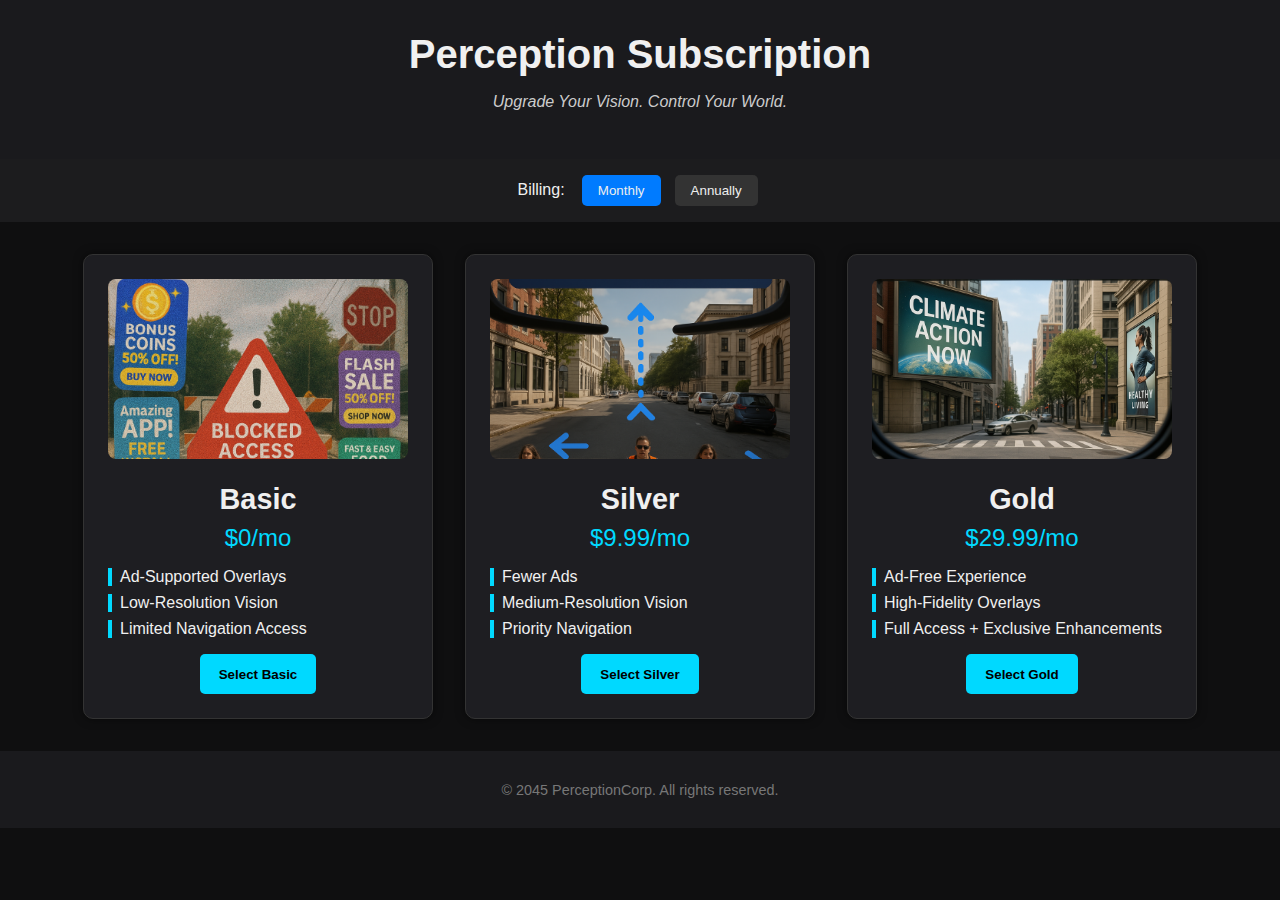
==== index.html @ ae89a91b "Update index.html" ====
<!DOCTYPE html>
<html lang="en">
<head>
  <meta charset="UTF-8" />
  <meta name="viewport" content="width=device-width, initial-scale=1.0"/>
  <title>Perception Subscription</title>
  <link rel="stylesheet" href="styles.css"/>
</head>
<body>
  <header>
    <h1>Perception Subscription</h1>
    <p>Upgrade Your Vision. Control Your World.</p>
  </header>

  <section class="toggle-section">
    <span class="billing-label">Billing:</span>
    <button class="billing-btn active">Monthly</button>
    <button class="billing-btn">Annually</button>
  </section>

  <section class="tiers">
    <!-- Basic Tier -->
    <div class="card basic">
      <div class="tier-img-container">
        <img src="lowtier.png" alt="Basic Tier" class="tier-img" />
      </div>
      <h2>Basic</h2>
      <p class="price">$0/mo</p>
      <ul>
        <li>Ad-Supported Overlays</li>
        <li>Low-Resolution Vision</li>
        <li>Limited Navigation Access</li>
      </ul>
      <button class="select-btn">Select Basic</button>
    </div>

    <!-- Silver Tier -->
    <div class="card silver">
      <div class="tier-img-container">
        <img src="midtier.png" alt="Silver Tier" class="tier-img" />
      </div>
      <h2>Silver</h2>
      <p class="price">$9.99/mo</p>
      <ul>
        <li>Fewer Ads</li>
        <li>Medium-Resolution Vision</li>
        <li>Priority Navigation</li>
      </ul>
      <button class="select-btn">Select Silver</button>
    </div>

    <!-- Gold Tier -->
    <div class="card gold">
      <div class="tier-img-container">
        <img src="hightier.png" alt="Gold Tier" class="tier-img" />
      </div>
      <h2>Gold</h2>
      <p class="price">$29.99/mo</p>
      <ul>
        <li>Ad-Free Experience</li>
        <li>High-Fidelity Overlays</li>
        <li>Full Access + Exclusive Enhancements</li>
      </ul>
      <button class="select-btn">Select Gold</button>
    </div>
  </section>

  <footer>
    <p>&copy; 2045 PerceptionCorp. All rights reserved.</p>
  </footer>
</body>
</html>
---- styles.css ----
body {
  font-family: 'Segoe UI', sans-serif;
  background: #0f0f10;
  color: #f0f0f0;
  margin: 0;
  padding: 0;
}

header {
  text-align: center;
  padding: 2rem 1rem;
  background: #1a1a1d;
}

header h1 {
  margin: 0;
  font-size: 2.5rem;
}

header p {
  color: #ccc;
  font-style: italic;
}

.toggle-section {
  text-align: center;
  padding: 1rem;
  background: #1c1c1e;
}

.billing-label {
  margin-right: 0.5rem;
}

.billing-btn {
  padding: 0.5rem 1rem;
  margin: 0 0.3rem;
  border: none;
  background: #333;
  color: #eee;
  cursor: pointer;
  border-radius: 5px;
  transition: background 0.3s;
}

.billing-btn.active {
  background: #007bff;
}

.tiers {
  display: flex;
  justify-content: center;
  flex-wrap: wrap;
  padding: 2rem 1rem;
  gap: 2rem;
}

.card {
  background: #1e1e22;
  border: 1px solid #333;
  border-radius: 10px;
  padding: 1.5rem;
  width: 300px;
  box-shadow: 0 0 10px rgba(0,0,0,0.5);
  text-align: center;
  overflow: hidden;
  transition: transform 0.3s, box-shadow 0.3s;
}

.card:hover {
  transform: translateY(-5px);
  box-shadow: 0 0 15px rgba(0, 217, 255, 0.4);
}

.card h2 {
  font-size: 1.8rem;
  margin-bottom: 0.5rem;
}

.price {
  font-size: 1.5rem;
  margin: 0.5rem 0 1rem;
  color: #00d9ff;
}

.card ul {
  list-style: none;
  padding: 0;
  text-align: left;
  margin: 1rem 0;
}

.card ul li {
  margin: 0.5rem 0;
  border-left: 4px solid #00d9ff;
  padding-left: 0.5rem;
}

.tier-img-container {
  width: 100%;
  height: 180px;
  overflow: hidden;
  border-radius: 8px;
  margin-bottom: 1rem;
}

.tier-img {
  width: 100%;
  height: 100%;
  object-fit: cover;
}

.select-btn {
  background: #00d9ff;
  color: #000;
  border: none;
  padding: 0.8rem 1.2rem;
  font-weight: bold;
  border-radius: 5px;
  cursor: pointer;
  transition: background 0.3s;
}

.select-btn:hover {
  background: #00b8cc;
}

footer {
  text-align: center;
  padding: 1rem;
  background: #1a1a1d;
  font-size: 0.9rem;
  color: #777;
}

.card {
  position: relative;
  background: #1e1e22;
  border: 1px solid #333;
  border-radius: 10px;
  padding: 1.5rem;
  width: 300px;
  box-shadow: 0 0 10px rgba(0,0,0,0.5);
  text-align: center;
  overflow: hidden;
  transition: transform 0.3s ease, box-shadow 0.3s ease;
}

.card::before,
.card::after {
  content: '';
  position: absolute;
  top: 0;
  left: 0;
  width: 100%;
  height: 100%;
  background: repeating-linear-gradient(
    0deg,
    rgba(0, 217, 255, 0.15),
    rgba(0, 217, 255, 0.15) 1px,
    transparent 1px,
    transparent 3px
  );
  opacity: 0;
  pointer-events: none;
  transition: opacity 0.2s ease;
  z-index: 1;
}

.card:hover::before {
  opacity: 1;
  animation: glitch-lines 0.3s infinite linear;
}

.card:hover {
  transform: translateY(-4px) scale(1.01);
  box-shadow: 0 0 18px rgba(0, 217, 255, 0.5);
  z-index: 2;
}

@keyframes glitch-lines {
  0% {
    transform: translateY(0px);
  }
  25% {
    transform: translateY(-1px);
  }
  50% {
    transform: translateY(1px);
  }
  75% {
    transform: translateY(-0.5px);
  }
  100% {
    transform: translateY(0px);
  }
}
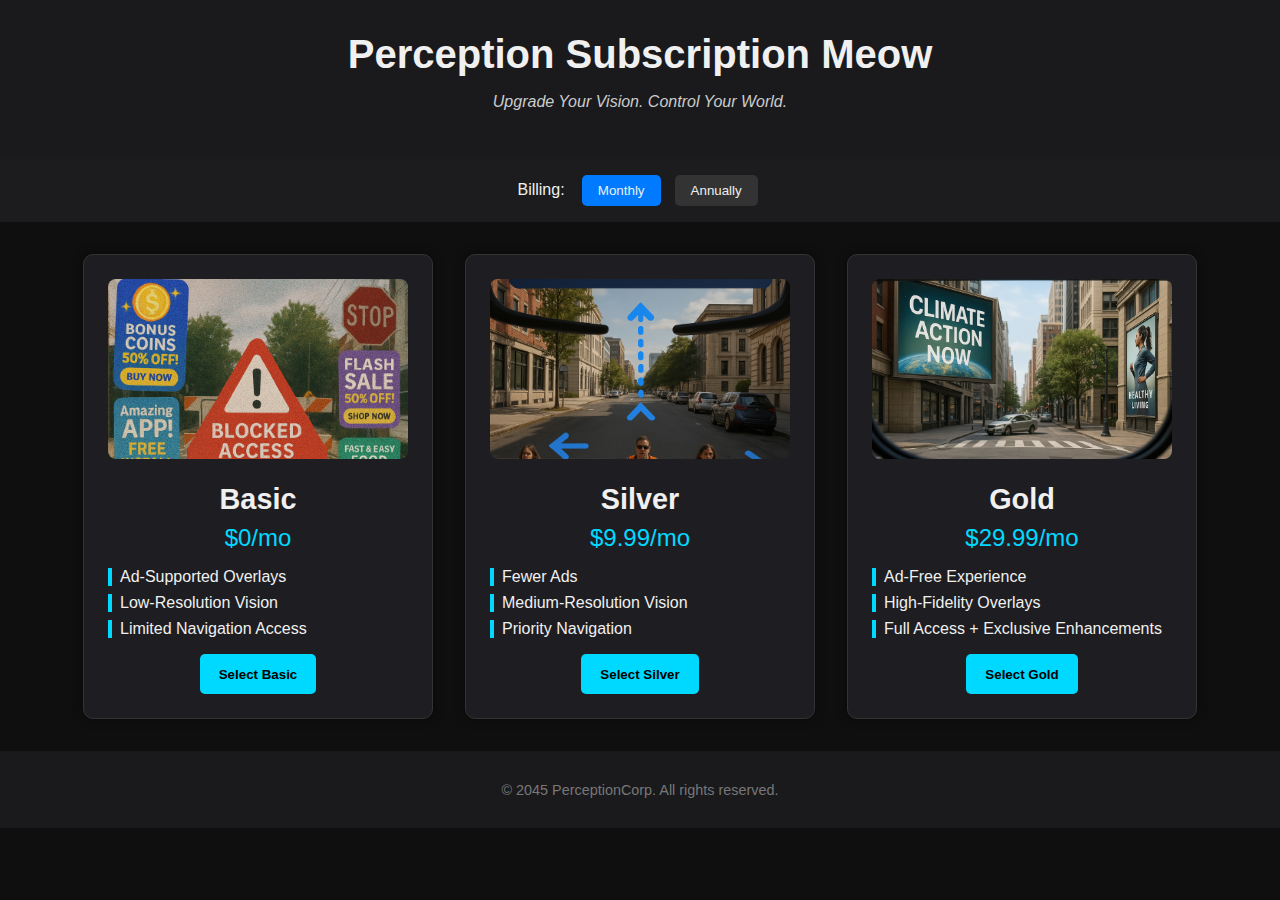
==== commit 59050a2b: "Update index.html" ====
--- a/index.html
+++ b/index.html
@@ -8,7 +8,7 @@
 </head>
 <body>
   <header>
-    <h1>Perception Subscription</h1>
+    <h1>Perception Subscription Meow</h1>
     <p>Upgrade Your Vision. Control Your World.</p>
   </header>
 
--- a/styles.css
+++ b/styles.css
@@ -56,6 +56,7 @@
 }
 
 .card {
+  position: relative;
   background: #1e1e22;
   border: 1px solid #333;
   border-radius: 10px;
@@ -64,8 +65,10 @@
   box-shadow: 0 0 10px rgba(0,0,0,0.5);
   text-align: center;
   overflow: hidden;
-  transition: transform 0.3s, box-shadow 0.3s;
+  transition: transform 0.3s ease, box-shadow 0.3s ease;
+  z-index: 1;
 }
+
 
 .card:hover {
   transform: translateY(-5px);
@@ -133,19 +136,6 @@
   color: #777;
 }
 
-.card {
-  position: relative;
-  background: #1e1e22;
-  border: 1px solid #333;
-  border-radius: 10px;
-  padding: 1.5rem;
-  width: 300px;
-  box-shadow: 0 0 10px rgba(0,0,0,0.5);
-  text-align: center;
-  overflow: hidden;
-  transition: transform 0.3s ease, box-shadow 0.3s ease;
-}
-
 .card::before,
 .card::after {
   content: '';
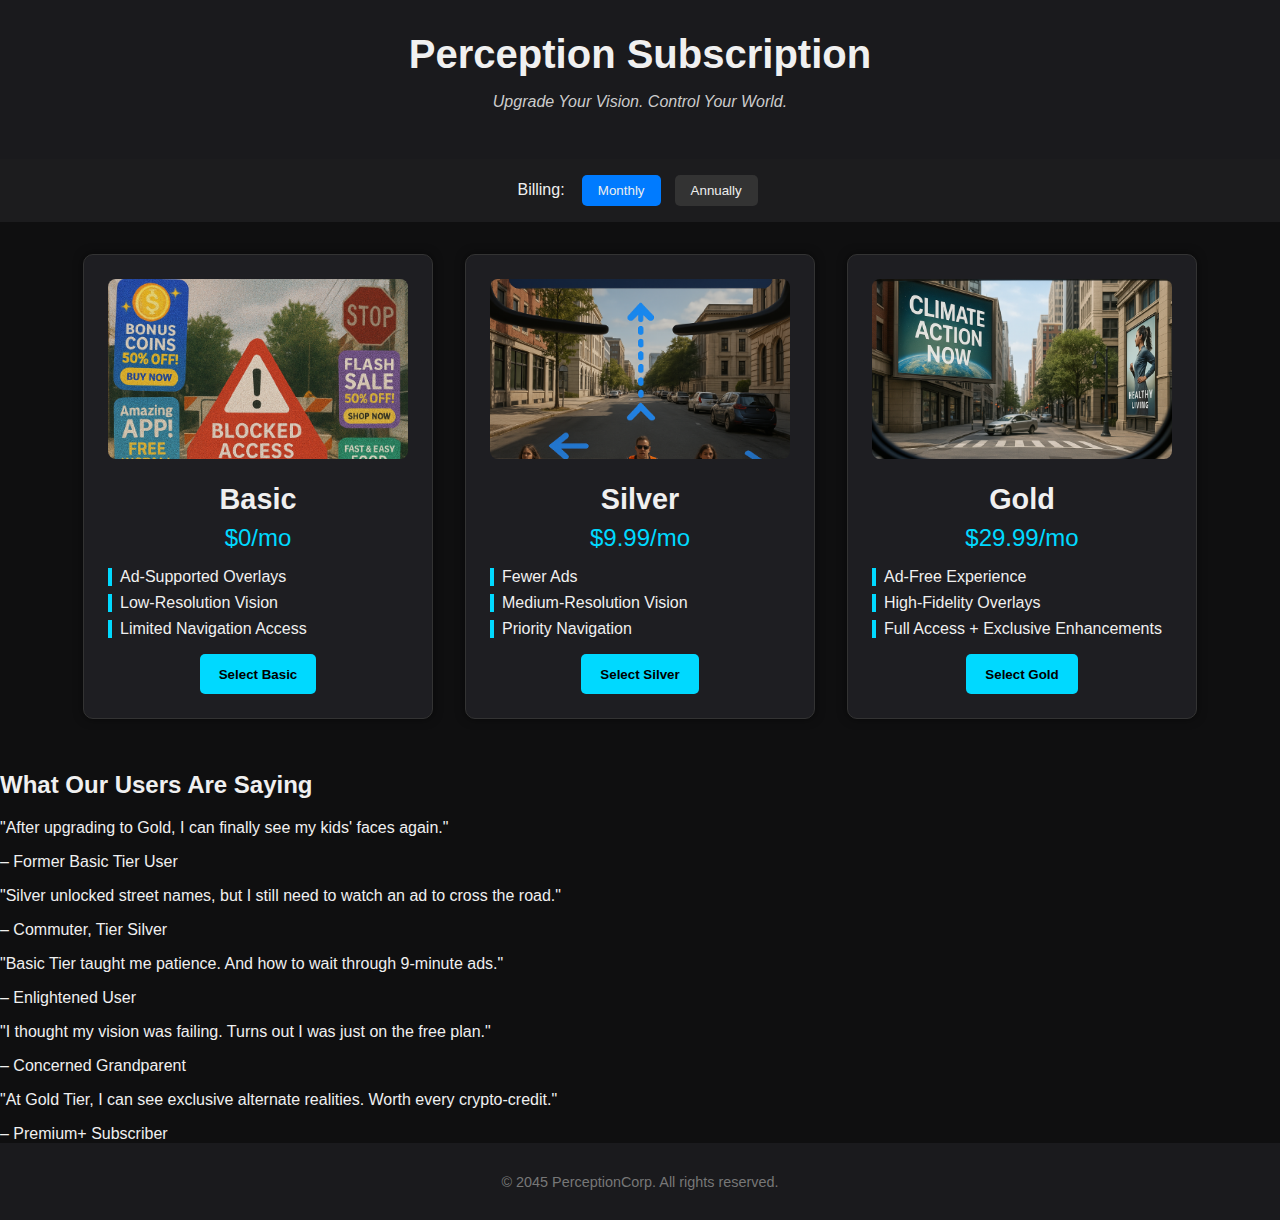
==== commit 56ba61b7: "Update index.html" ====
--- a/index.html
+++ b/index.html
@@ -8,7 +8,7 @@
 </head>
 <body>
   <header>
-    <h1>Perception Subscription Meow</h1>
+    <h1>Perception Subscription</h1>
     <p>Upgrade Your Vision. Control Your World.</p>
   </header>
 
@@ -64,6 +64,34 @@
       <button class="select-btn">Select Gold</button>
     </div>
   </section>
+<section class="testimonials">
+  <h2>What Our Users Are Saying</h2>
+
+  <div class="testimonial">
+    <p>"After upgrading to Gold, I can finally see my kids' faces again."</p>
+    <span>– Former Basic Tier User</span>
+  </div>
+
+  <div class="testimonial">
+    <p>"Silver unlocked street names, but I still need to watch an ad to cross the road."</p>
+    <span>– Commuter, Tier Silver</span>
+  </div>
+
+  <div class="testimonial">
+    <p>"Basic Tier taught me patience. And how to wait through 9-minute ads."</p>
+    <span>– Enlightened User</span>
+  </div>
+
+  <div class="testimonial">
+    <p>"I thought my vision was failing. Turns out I was just on the free plan."</p>
+    <span>– Concerned Grandparent</span>
+  </div>
+
+  <div class="testimonial">
+    <p>"At Gold Tier, I can see exclusive alternate realities. Worth every crypto-credit."</p>
+    <span>– Premium+ Subscriber</span>
+  </div>
+</section>
 
   <footer>
     <p>&copy; 2045 PerceptionCorp. All rights reserved.</p>
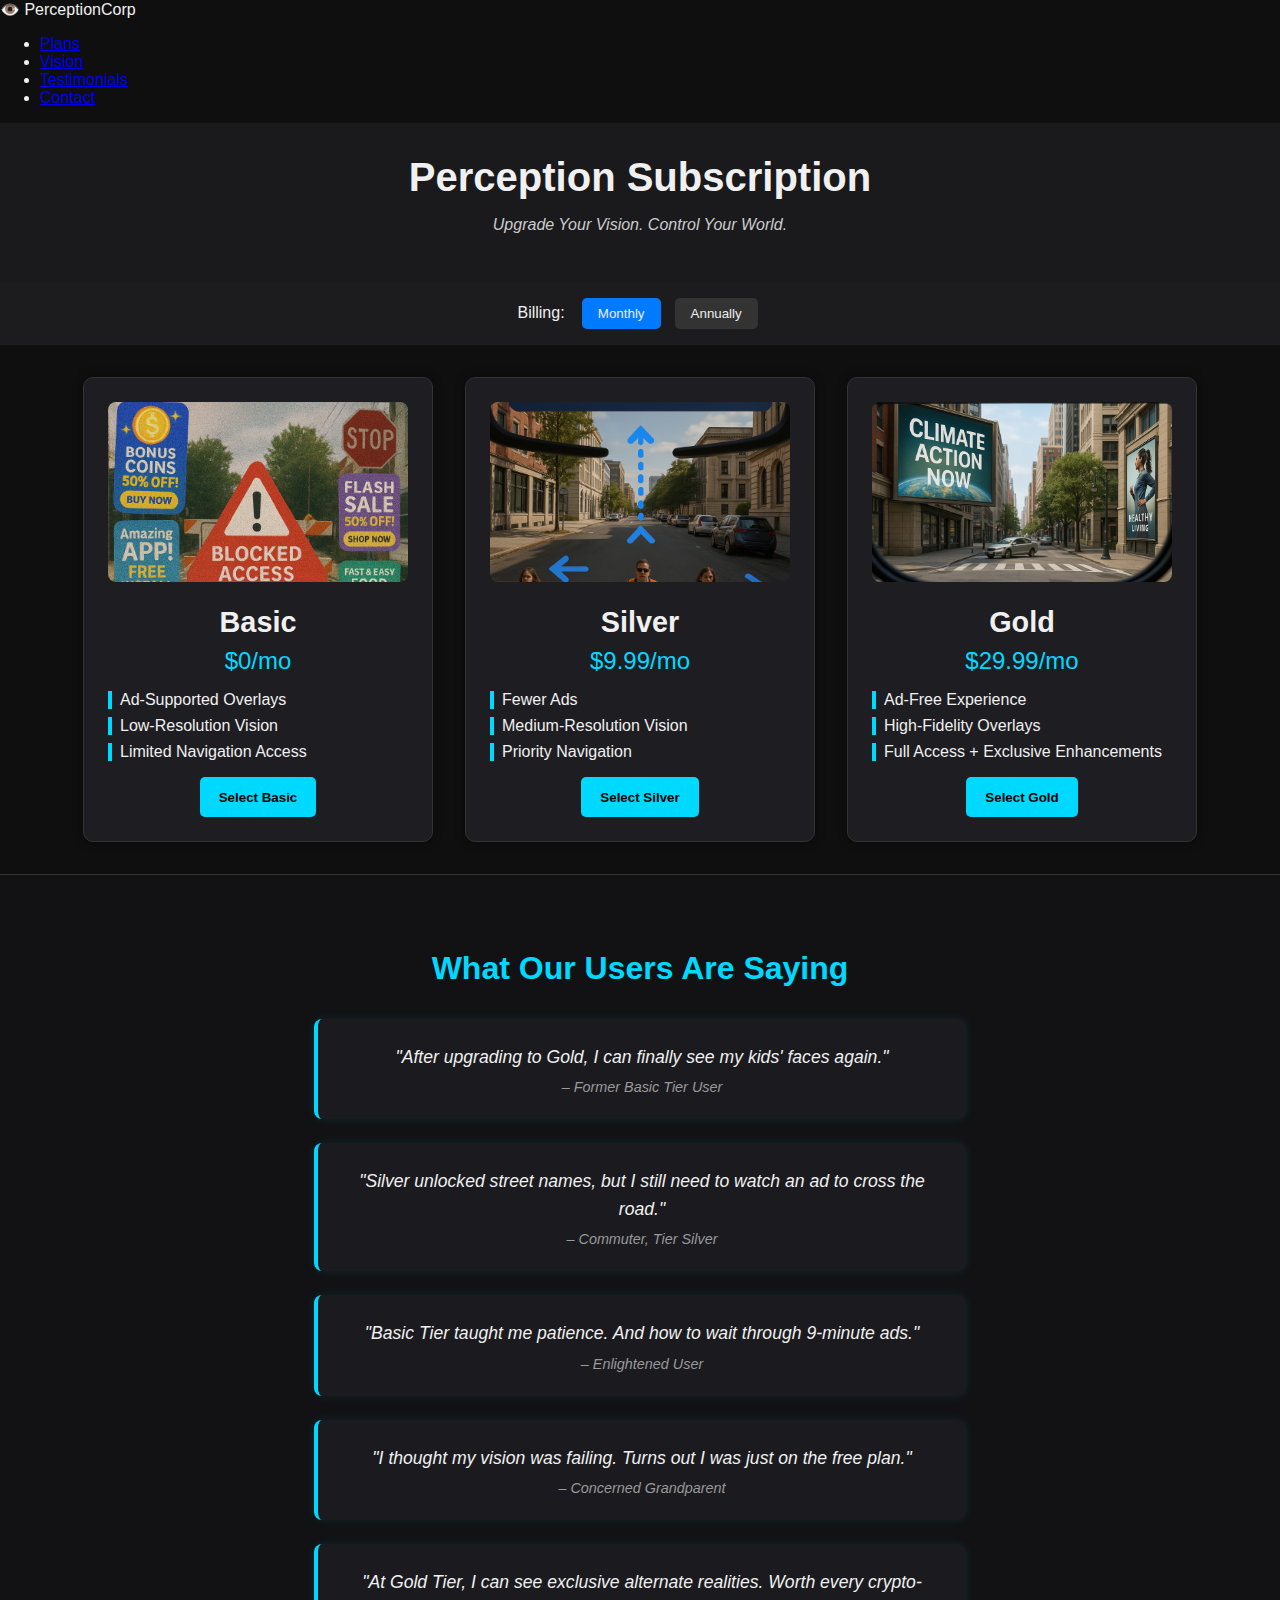
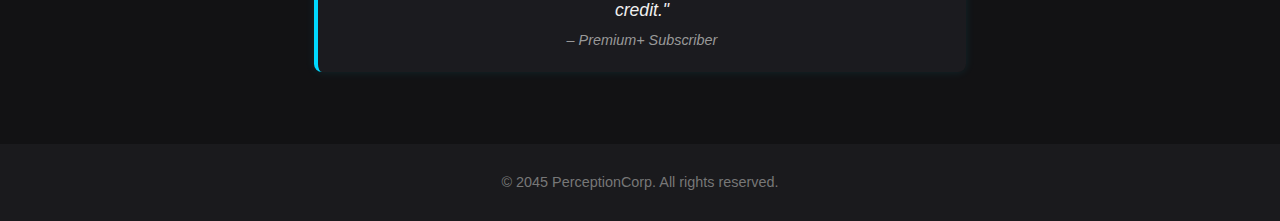
==== commit c491eecc: "Update index.html" ====
--- a/index.html
+++ b/index.html
@@ -7,6 +7,16 @@
   <link rel="stylesheet" href="styles.css"/>
 </head>
 <body>
+  <nav class="navbar">
+  <div class="nav-brand">👁️ PerceptionCorp</div>
+  <ul class="nav-links">
+    <li><a href="#tiers">Plans</a></li>
+    <li><a href="#vision">Vision</a></li>
+    <li><a href="#testimonials">Testimonials</a></li>
+    <li><a href="#footer">Contact</a></li>
+  </ul>
+</nav>
+
   <header>
     <h1>Perception Subscription</h1>
     <p>Upgrade Your Vision. Control Your World.</p>
--- a/styles.css
+++ b/styles.css
@@ -127,7 +127,6 @@
 .select-btn:hover {
   background: #00b8cc;
 }
-
 footer {
   text-align: center;
   padding: 1rem;
@@ -186,3 +185,85 @@
   }
 }
 
+.testimonials {
+  background: #121214;
+  padding: 3rem 1.5rem;
+  text-align: center;
+  border-top: 1px solid #333;
+}
+
+.testimonials h2 {
+  font-size: 2rem;
+  margin-bottom: 2rem;
+  color: #00d9ff;
+}
+
+.testimonial {
+  max-width: 600px;
+  margin: 1.5rem auto;
+  background: rgba(30, 30, 34, 0.8);
+  padding: 1.5rem;
+  border-radius: 8px;
+  border-left: 4px solid #00d9ff;
+  box-shadow: 0 0 10px rgba(0, 217, 255, 0.1);
+  font-style: italic;
+  position: relative;
+}
+
+.testimonial p {
+  margin: 0 0 0.5rem;
+  font-size: 1.1rem;
+  line-height: 1.6;
+}
+
+.testimonial span {
+  display: block;
+  font-size: 0.9rem;
+  color: #999;
+}
+.how-header {
+  text-align: center;
+  padding: 3rem 1rem;
+  background: #121214;
+}
+
+.how-header h1 {
+  font-size: 2.5rem;
+  color: #00d9ff;
+}
+
+.how-header p {
+  font-style: italic;
+  color: #ccc;
+  margin-top: 0.5rem;
+}
+
+.lens-viewer-section {
+  padding: 2rem 1.5rem;
+  background: #0f0f10;
+  color: #eee;
+  text-align: center;
+}
+
+.lens-description {
+  max-width: 700px;
+  margin: 2rem auto;
+  text-align: left;
+}
+
+.lens-description h2 {
+  color: #00d9ff;
+  margin-bottom: 1rem;
+}
+
+.lens-description ul {
+  list-style: none;
+  padding: 0;
+  margin-top: 1rem;
+}
+
+.lens-description ul li {
+  margin-bottom: 0.5rem;
+  border-left: 4px solid #00d9ff;
+  padding-left: 0.5rem;
+}
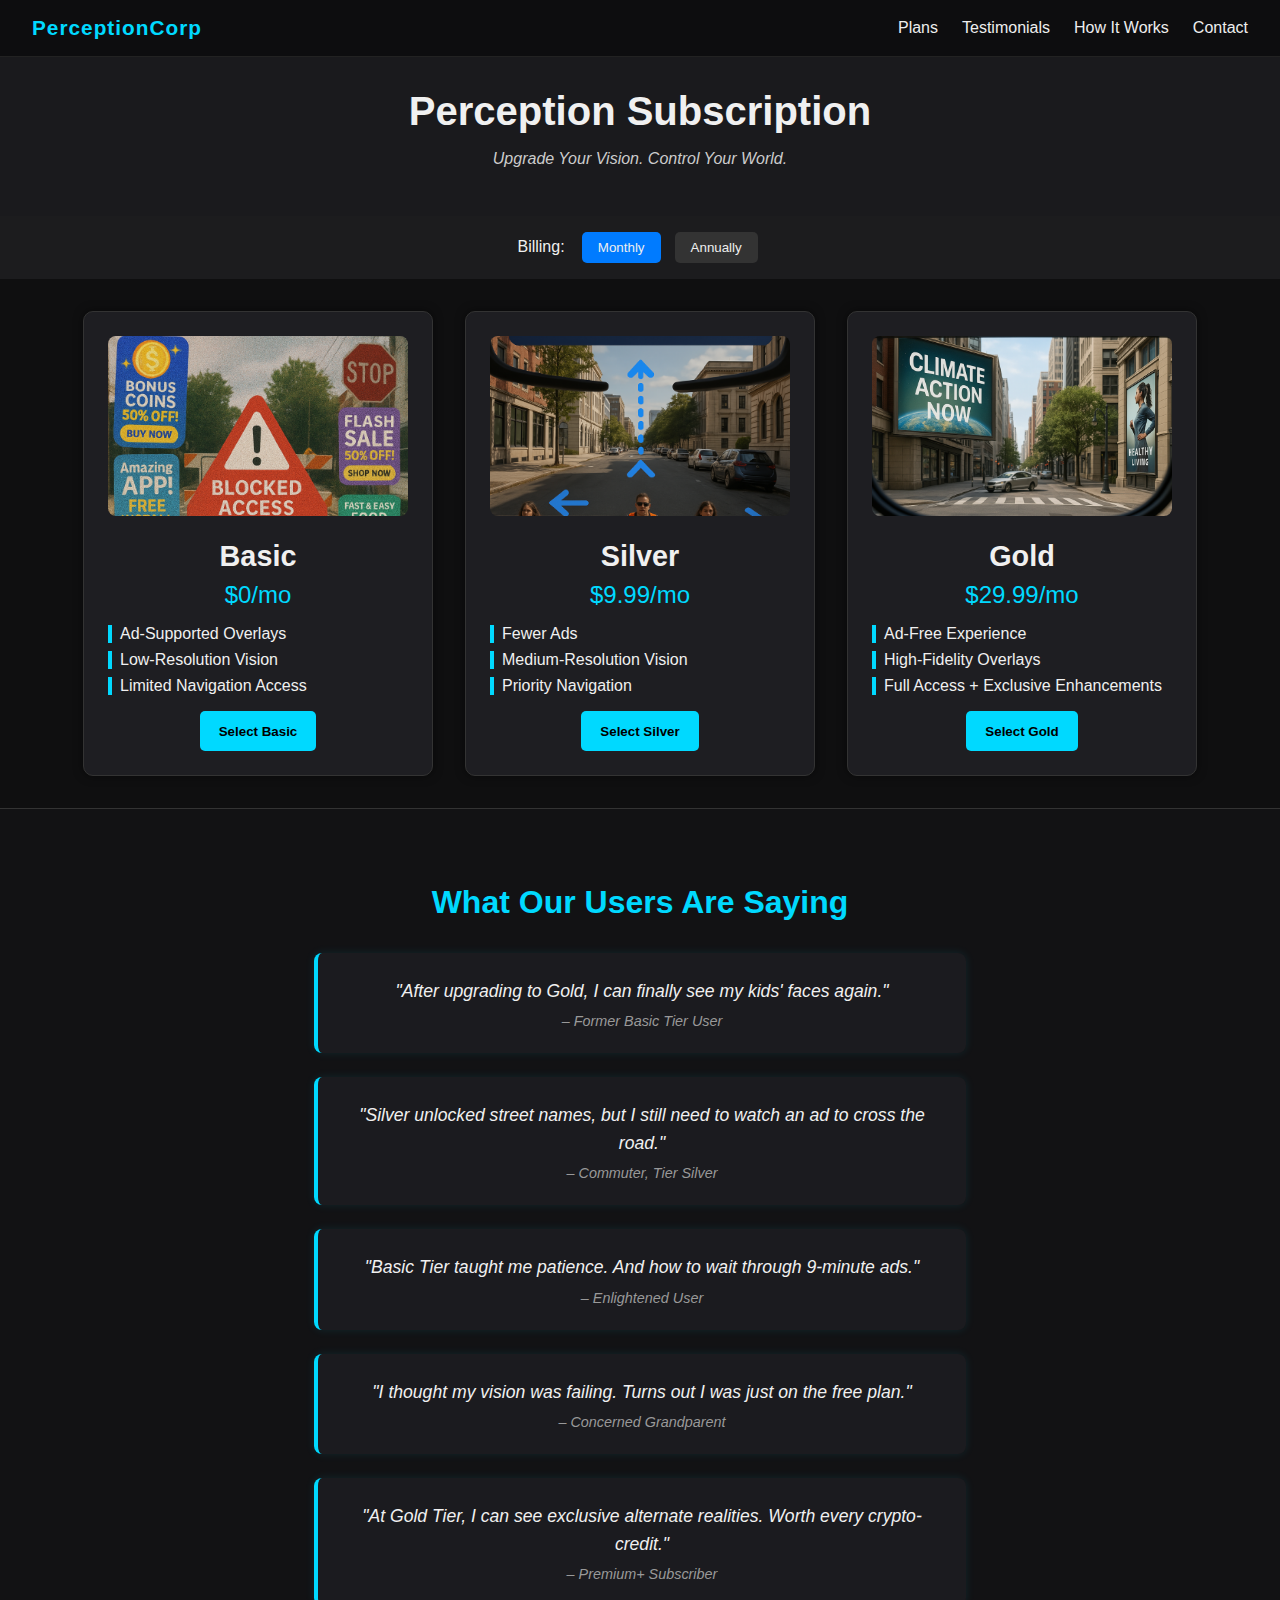
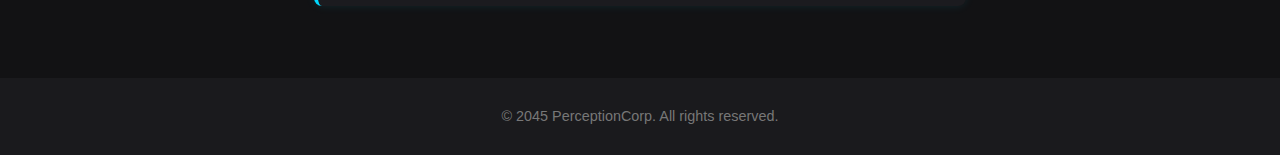
==== commit ca83fcea: "Update index.html" ====
--- a/index.html
+++ b/index.html
@@ -6,15 +6,16 @@
   <title>Perception Subscription</title>
   <link rel="stylesheet" href="styles.css"/>
 </head>
+  
 <body>
   <nav class="navbar">
-  <div class="nav-brand">👁️ PerceptionCorp</div>
+  <div class="nav-brand">PerceptionCorp</div>
   <ul class="nav-links">
-    <li><a href="#tiers">Plans</a></li>
-    <li><a href="#vision">Vision</a></li>
-    <li><a href="#testimonials">Testimonials</a></li>
-    <li><a href="#footer">Contact</a></li>
-  </ul>
+  <li><a href="#tiers">Plans</a></li>
+  <li><a href="#testimonials">Testimonials</a></li>
+  <li><a href="how-it-works.html">How It Works</a></li>
+  <li><a href="#footer">Contact</a></li>
+</ul>
 </nav>
 
   <header>
--- a/styles.css
+++ b/styles.css
@@ -4,6 +4,59 @@
   color: #f0f0f0;
   margin: 0;
   padding: 0;
+}
+.navbar {
+  display: flex;
+  justify-content: space-between;
+  align-items: center;
+  background: #0d0d0f;
+  padding: 1rem 2rem;
+  border-bottom: 1px solid #222;
+  position: sticky;
+  top: 0;
+  z-index: 1000;
+}
+
+.nav-brand {
+  font-size: 1.3rem;
+  font-weight: bold;
+  color: #00d9ff;
+  letter-spacing: 1px;
+}
+
+.nav-links {
+  list-style: none;
+  display: flex;
+  gap: 1.5rem;
+  margin: 0;
+  padding: 0;
+}
+
+.nav-links li a {
+  text-decoration: none;
+  color: #eee;
+  font-weight: 500;
+  position: relative;
+  transition: color 0.3s;
+}
+
+.nav-links li a::after {
+  content: '';
+  position: absolute;
+  bottom: -4px;
+  left: 0;
+  width: 0%;
+  height: 2px;
+  background-color: #00d9ff;
+  transition: width 0.3s ease;
+}
+
+.nav-links li a:hover {
+  color: #00d9ff;
+}
+
+.nav-links li a:hover::after {
+  width: 100%;
 }
 
 header {
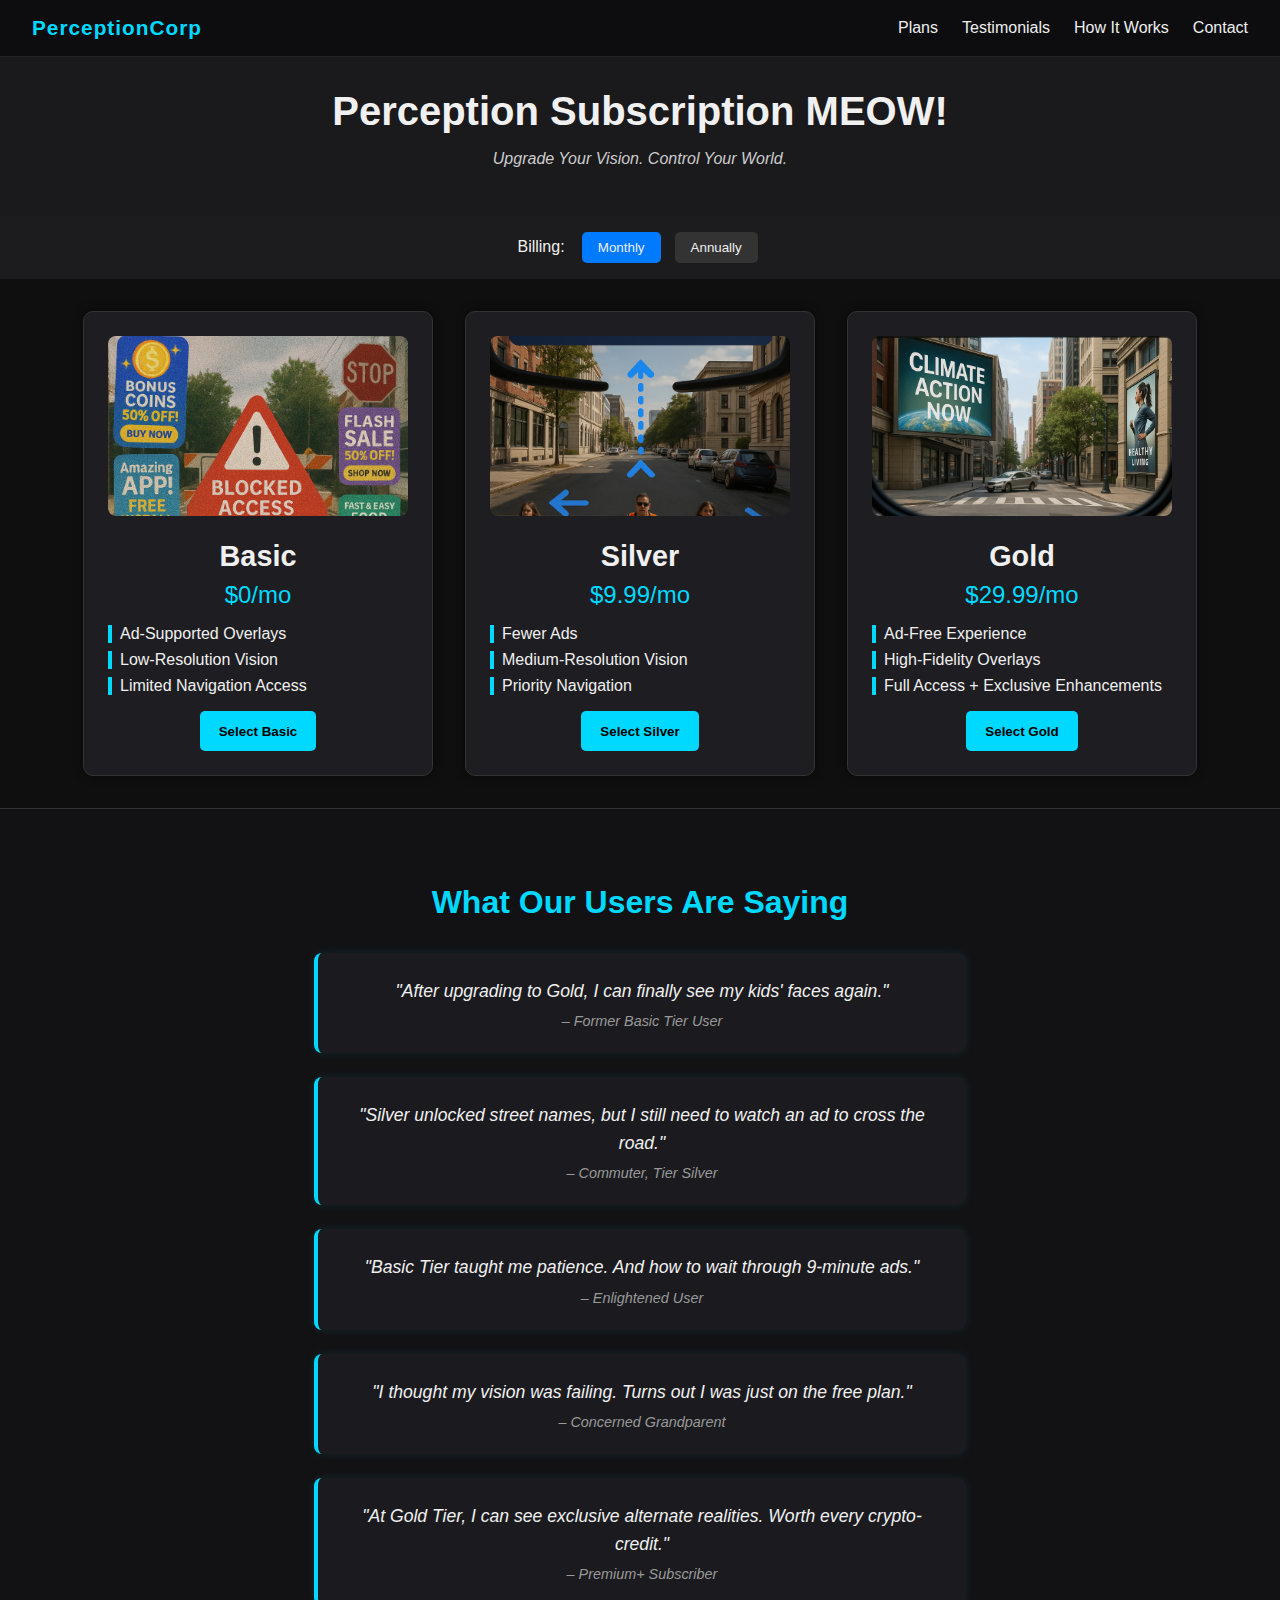
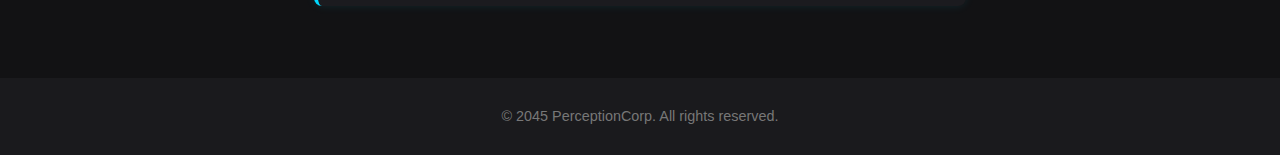
==== commit af15d981: "Update index.html" ====
--- a/index.html
+++ b/index.html
@@ -19,7 +19,7 @@
 </nav>
 
   <header>
-    <h1>Perception Subscription</h1>
+    <h1>Perception Subscription MEOW!</h1>
     <p>Upgrade Your Vision. Control Your World.</p>
   </header>
 
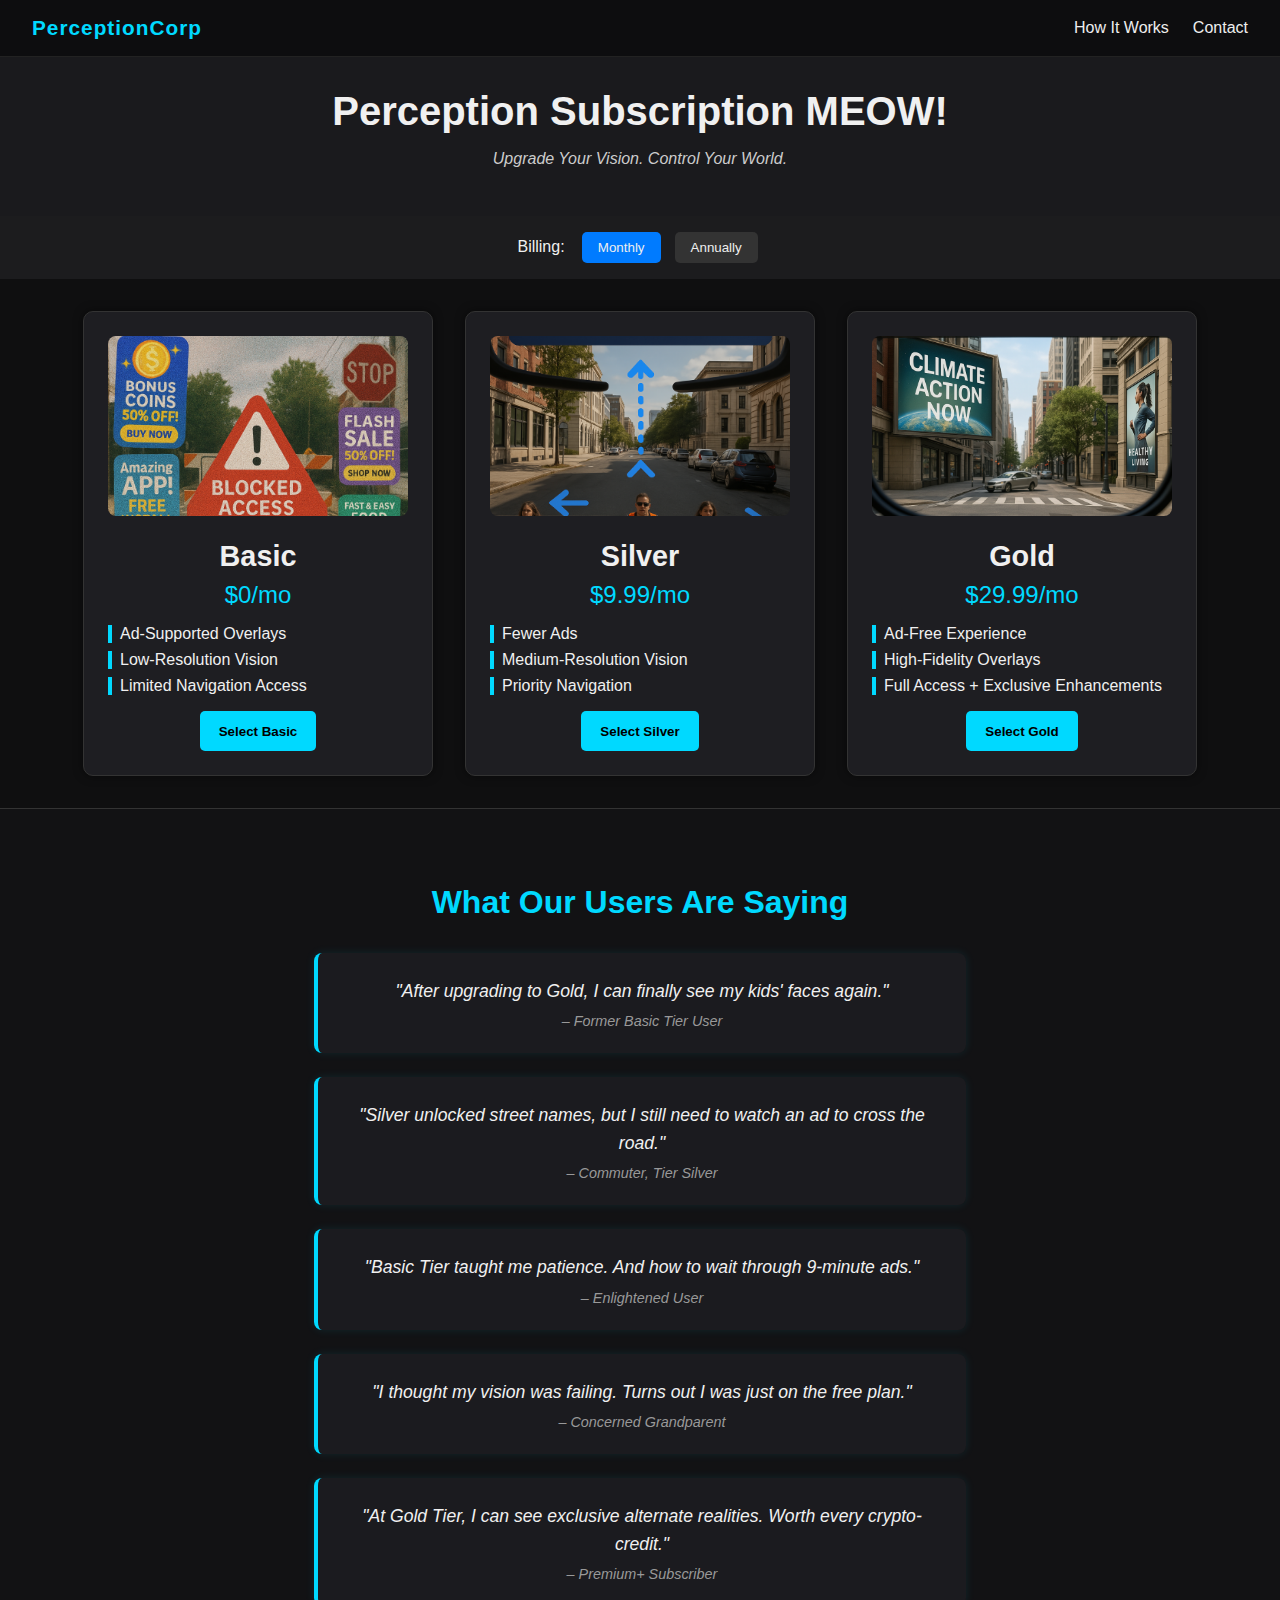
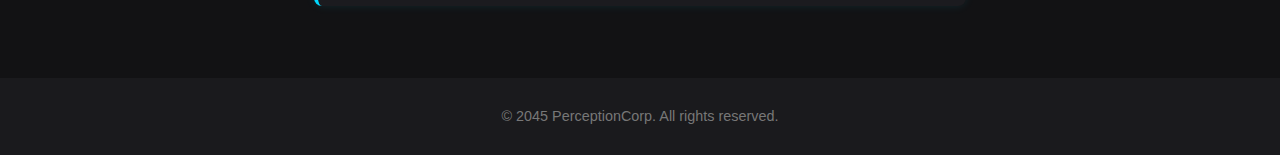
==== commit a996f5f7: "Update index.html" ====
--- a/index.html
+++ b/index.html
@@ -11,8 +11,6 @@
   <nav class="navbar">
   <div class="nav-brand">PerceptionCorp</div>
   <ul class="nav-links">
-  <li><a href="#tiers">Plans</a></li>
-  <li><a href="#testimonials">Testimonials</a></li>
   <li><a href="how-it-works.html">How It Works</a></li>
   <li><a href="#footer">Contact</a></li>
 </ul>
--- a/styles.css
+++ b/styles.css
@@ -320,3 +320,72 @@
   border-left: 4px solid #00d9ff;
   padding-left: 0.5rem;
 }
+.video-section {
+  background: #0f0f10;
+  padding: 2rem 1rem 0;
+  text-align: center;
+}
+.feature-video {   
+  width: 100%;
+  max-width: 700px; /* Limits how wide it gets */
+  height: auto;
+  display: block;
+  margin: 2rem auto; /* Center it with margin */
+  border-radius: 10px;
+  box-shadow: 0 0 15px rgba(0, 217, 255, 0.15);
+}
+.tech-specs {
+  background: #0f0f10;
+  color: #f0f0f0;
+  padding: 3rem 1.5rem;
+  max-width: 900px;
+  margin: auto;
+  text-align: center;
+}
+
+.tech-specs h2 {
+  font-size: 2.5rem;
+  color: #00d9ff;
+  margin-bottom: 0.5rem;
+}
+
+.tech-specs h3 {
+  font-size: 1.3rem;
+  font-weight: 600;
+  margin-bottom: 0.3rem;
+}
+
+.tech-specs .tagline {
+  font-size: 1rem;
+  color: #ccc;
+  font-style: italic;
+  margin-bottom: 1.5rem;
+}
+
+.tech-specs .overview {
+  font-size: 1rem;
+  max-width: 700px;
+  margin: 0 auto 2rem;
+  line-height: 1.6;
+}
+
+.tech-specs h4 {
+  margin-bottom: 1rem;
+  font-size: 1.2rem;
+  color: #00d9ff;
+}
+
+.tech-list {
+  list-style: none;
+  padding: 0;
+  text-align: left;
+  max-width: 700px;
+  margin: 0 auto;
+}
+
+.tech-list li {
+  margin-bottom: 1rem;
+  border-left: 4px solid #00d9ff;
+  padding-left: 0.75rem;
+  line-height: 1.5;
+}
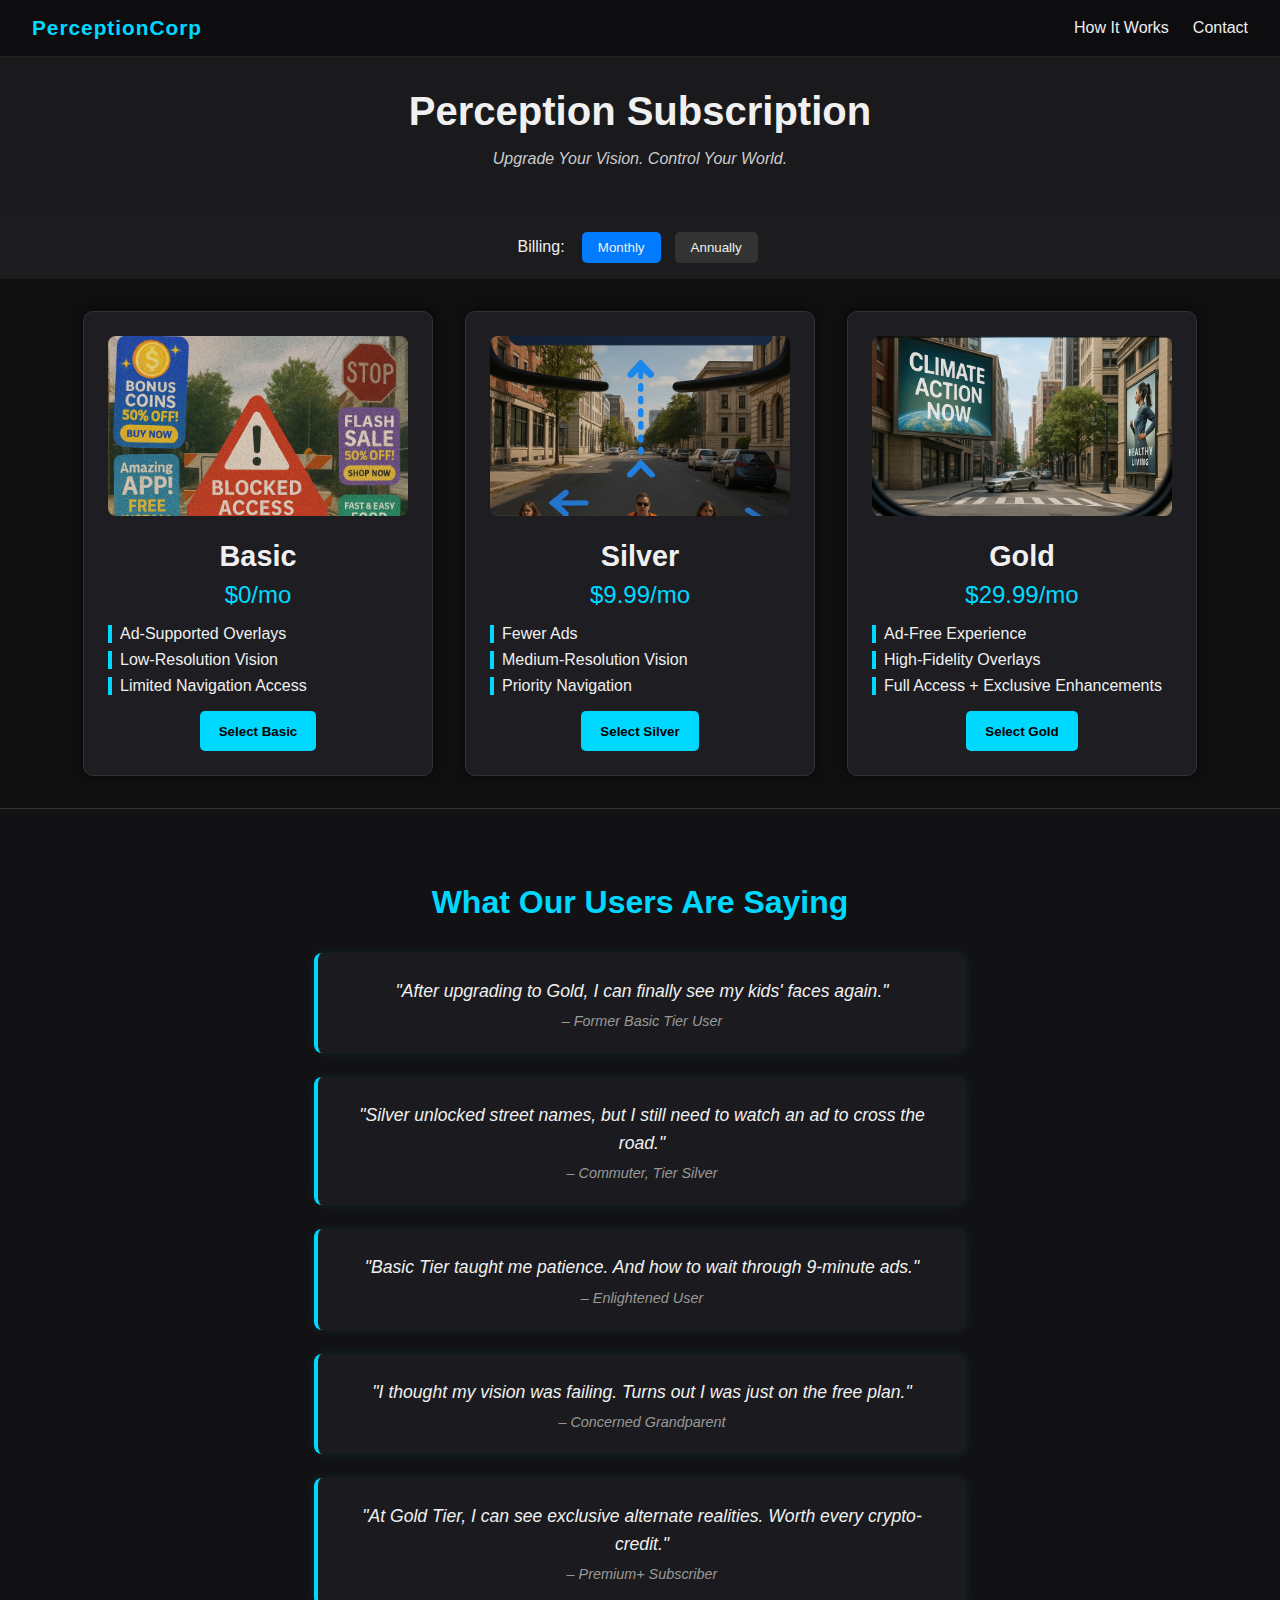
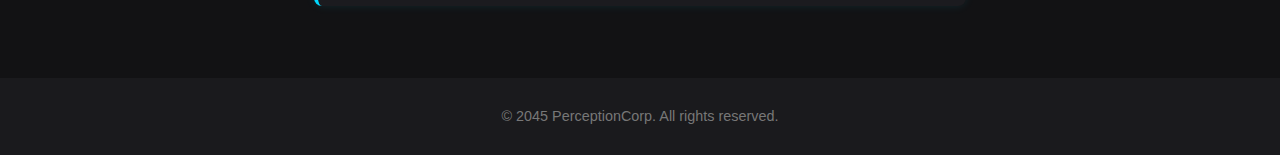
==== commit 1c532315: "Update index.html" ====
--- a/index.html
+++ b/index.html
@@ -17,7 +17,7 @@
 </nav>
 
   <header>
-    <h1>Perception Subscription MEOW!</h1>
+    <h1>Perception Subscription</h1>
     <p>Upgrade Your Vision. Control Your World.</p>
   </header>
 
